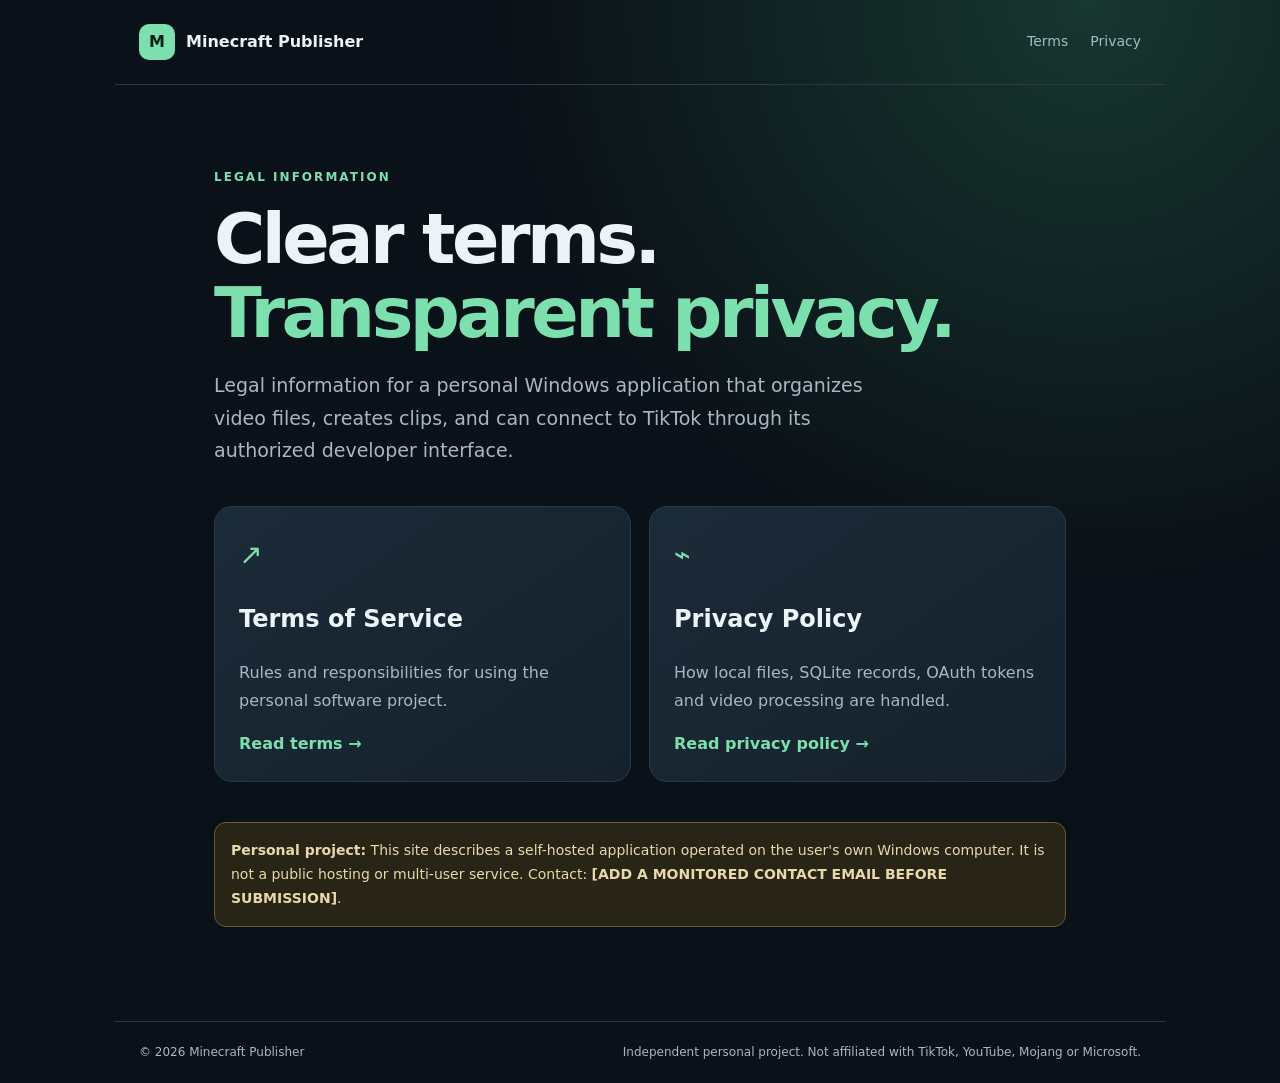
==== index.html @ 56ddfe29 "all all" ====
<!doctype html>
<html lang="en"><head><meta charset="utf-8"><meta name="viewport" content="width=device-width,initial-scale=1">
<meta name="description" content="Terms of Service and Privacy Policy for a personal Minecraft video preparation and TikTok publishing tool.">
<title>Minecraft Publisher — Legal</title><link rel="stylesheet" href="styles.css"></head>
<body>
<header><a class="brand" href="index.html"><span class="mark">M</span>Minecraft Publisher</a><nav><a href="terms.html">Terms</a><a href="privacy.html">Privacy</a></nav></header>
<main class="hero"><p class="eyebrow">LEGAL INFORMATION</p><h1>Clear terms.<br><span>Transparent privacy.</span></h1>
<p class="lead">Legal information for a personal Windows application that organizes video files, creates clips, and can connect to TikTok through its authorized developer interface.</p>
<div class="cards">
<a class="card" href="terms.html"><span class="symbol">↗</span><h2>Terms of Service</h2><p>Rules and responsibilities for using the personal software project.</p><b>Read terms →</b></a>
<a class="card" href="privacy.html"><span class="symbol">⌁</span><h2>Privacy Policy</h2><p>How local files, SQLite records, OAuth tokens and video processing are handled.</p><b>Read privacy policy →</b></a>
</div>
<p class="note"><b>Personal project:</b> This site describes a self-hosted application operated on the user's own Windows computer. It is not a public hosting or multi-user service. Contact: <b>[ADD A MONITORED CONTACT EMAIL BEFORE SUBMISSION]</b>.</p>
</main>
<footer><span>© 2026 Minecraft Publisher</span><span>Independent personal project. Not affiliated with TikTok, YouTube, Mojang or Microsoft.</span></footer>
</body></html>
---- styles.css ----
:root{--bg:#0b1118;--panel:#15212d;--text:#edf4f8;--muted:#a8b7c5;--accent:#7be0ad;--line:#2a3948}*{box-sizing:border-box}body{margin:0;background:radial-gradient(ellipse at 85% 0%,#17372f 0,transparent 38%),var(--bg);color:var(--text);font:16px/1.7 system-ui,-apple-system,Segoe UI,Roboto,sans-serif}a{color:var(--accent);text-decoration:none}a:hover{text-decoration:underline}header{max-width:1050px;margin:auto;padding:24px;display:flex;align-items:center;justify-content:space-between;border-bottom:1px solid var(--line)}.brand{display:flex;align-items:center;gap:11px;color:var(--text);font-weight:750}.mark{display:grid;place-items:center;width:36px;height:36px;border-radius:10px;background:var(--accent);color:#092016;font-weight:900}nav{display:flex;gap:22px}nav a{color:var(--muted);font-size:14px}.hero,.document{max-width:900px;margin:auto;padding:70px 24px 80px}.eyebrow{color:var(--accent);font-size:12px;font-weight:800;letter-spacing:.17em}.hero h1{font-size:clamp(42px,7vw,70px);line-height:1.05;letter-spacing:-.05em;margin:16px 0}.hero h1 span{color:var(--accent)}.lead{max-width:680px;color:var(--muted);font-size:19px}.cards{display:grid;grid-template-columns:repeat(2,1fr);gap:18px;margin:40px 0}.card{background:linear-gradient(145deg,#1c2b38,var(--panel));border:1px solid var(--line);border-radius:18px;padding:24px;color:var(--text)}.card:hover{border-color:var(--accent);text-decoration:none}.symbol{font-size:28px;color:var(--accent)}.card p{color:var(--muted)}.card b{color:var(--accent)}.note{border:1px solid #665b34;background:#282416;color:#e8d9aa;padding:16px;border-radius:12px;font-size:14px}.document{max-width:820px;padding-top:52px}.document h1{font-size:clamp(38px,6vw,56px);line-height:1.1;letter-spacing:-.04em;margin:12px 0}.updated{color:var(--muted);font-size:13px;margin-bottom:34px}.document h2{font-size:21px;margin:32px 0 8px}.document p,.document li{color:#c5d0db}.document li{padding:5px 0}.document code{background:#1b2935;padding:2px 5px;border-radius:4px}.back{margin-top:42px}footer{max-width:1050px;margin:auto;border-top:1px solid var(--line);padding:20px 24px;display:flex;justify-content:space-between;gap:12px;color:var(--muted);font-size:12px}@media(max-width:650px){header{padding:18px}nav{gap:13px}.hero,.document{padding:46px 18px 58px}.cards{grid-template-columns:1fr}footer{padding:18px;flex-direction:column}}
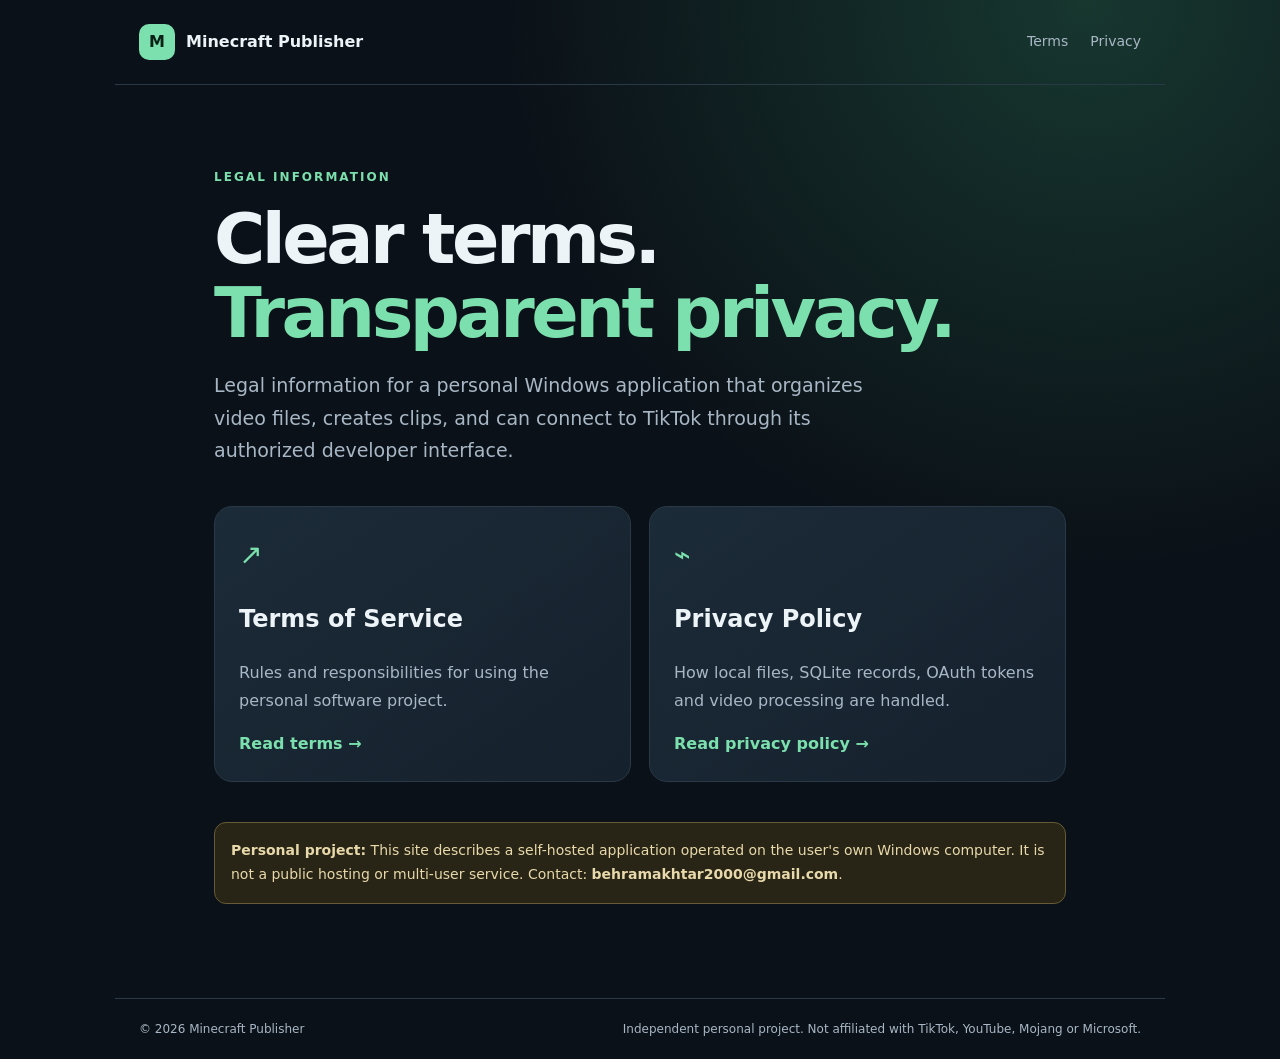
==== commit 4ed88121: "Update index.html" ====
--- a/index.html
+++ b/index.html
@@ -10,7 +10,7 @@
 <a class="card" href="terms.html"><span class="symbol">↗</span><h2>Terms of Service</h2><p>Rules and responsibilities for using the personal software project.</p><b>Read terms →</b></a>
 <a class="card" href="privacy.html"><span class="symbol">⌁</span><h2>Privacy Policy</h2><p>How local files, SQLite records, OAuth tokens and video processing are handled.</p><b>Read privacy policy →</b></a>
 </div>
-<p class="note"><b>Personal project:</b> This site describes a self-hosted application operated on the user's own Windows computer. It is not a public hosting or multi-user service. Contact: <b>[ADD A MONITORED CONTACT EMAIL BEFORE SUBMISSION]</b>.</p>
+<p class="note"><b>Personal project:</b> This site describes a self-hosted application operated on the user's own Windows computer. It is not a public hosting or multi-user service. Contact: <b>behramakhtar2000@gmail.com</b>.</p>
 </main>
 <footer><span>© 2026 Minecraft Publisher</span><span>Independent personal project. Not affiliated with TikTok, YouTube, Mojang or Microsoft.</span></footer>
-</body></html>+</body></html>
